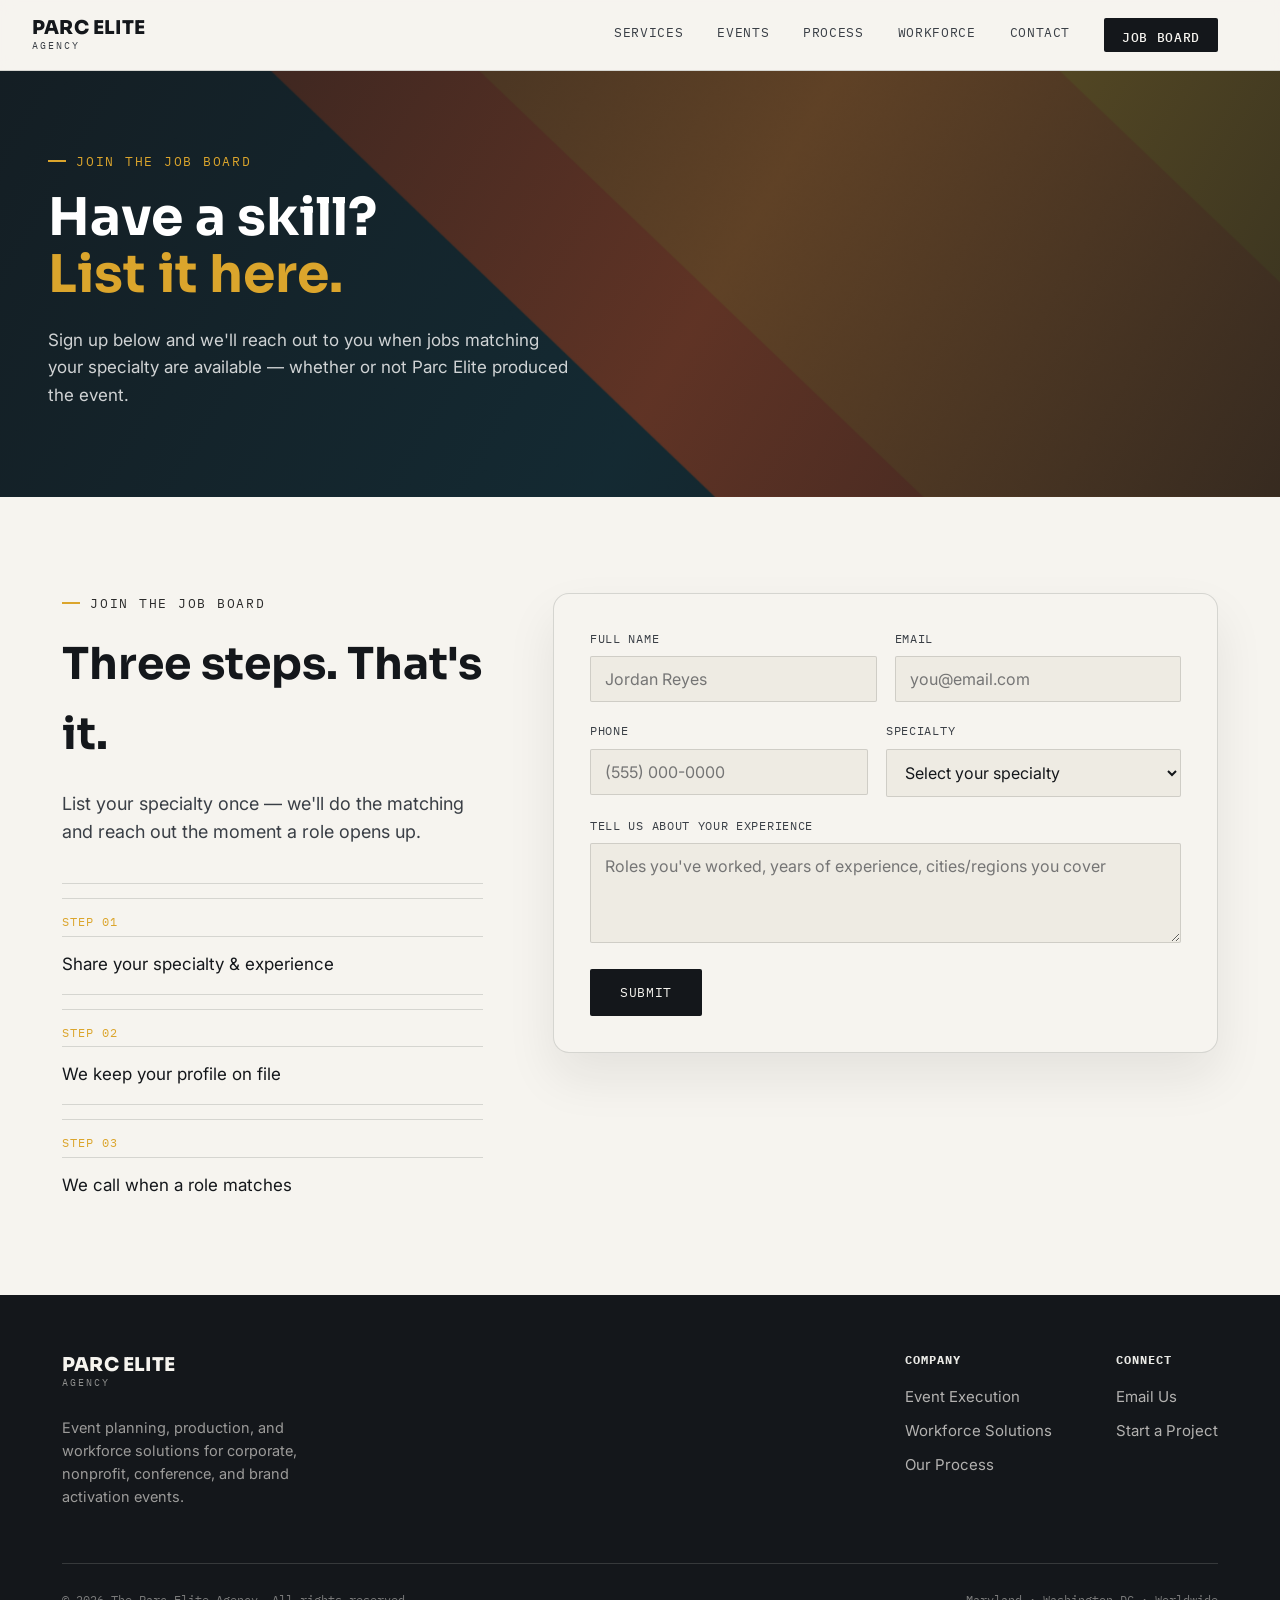
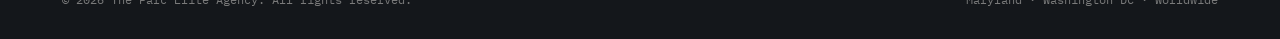
==== job-board.html @ f6ff2c14 "Initial commit: The Parc Elite Agency website Event execution and workforce solutions site with a jo" ====
<!DOCTYPE html>
<html lang="en">
<head>
<meta charset="UTF-8">
<meta name="viewport" content="width=device-width, initial-scale=1.0">
<title>Job Board — The Parc Elite Agency</title>
<meta name="description" content="Have a skill? List your specialty with The Parc Elite Agency and we'll reach out when jobs are available.">
<link rel="preconnect" href="https://fonts.googleapis.com">
<link rel="preconnect" href="https://fonts.gstatic.com" crossorigin>
<link href="https://fonts.googleapis.com/css2?family=Sora:wght@600;700;800&family=Inter:wght@400;500;600&family=IBM+Plex+Mono:wght@400;500;600&display=swap" rel="stylesheet">
<link rel="stylesheet" href="styles.css">
</head>
<body>

<header>
  <div class="nav">
    <a class="logo" href="index.html#top">
      <span class="logo-text">PARC ELITE<span>AGENCY</span></span>
    </a>
    <nav class="links">
      <a href="index.html#services">Services</a>
      <a href="index.html#events">Events</a>
      <a href="index.html#process">Process</a>
      <a href="index.html#workforce">Workforce</a>
      <a href="index.html#contact">Contact</a>
      <a href="job-board.html" class="nav-cta">Job Board</a>
    </nav>
    <button class="menu-toggle" aria-label="Open menu"><span></span></button>
  </div>
</header>

<main>
  <section class="hero" style="min-height:380px; padding-bottom:56px;">
    <div class="wrap">
      <div class="hero-inner">
        <div class="eyebrow">Join The Job Board</div>
        <h1 style="font-size:clamp(32px,5.6vw,52px);">Have a skill?<br><em>List it here.</em></h1>
        <p class="hero-sub">Sign up below and we'll reach out to you when jobs matching your specialty are available — whether or not Parc Elite produced the event.</p>
      </div>
    </div>
  </section>

  <section>
    <div class="wrap contact-wrap">
      <div class="contact-info reveal">
        <div class="eyebrow">Join The Job Board</div>
        <h2>Three steps. That's it.</h2>
        <p>List your specialty once — we'll do the matching and reach out the moment a role opens up.</p>
        <div class="contact-detail">
          <div>
            <div class="label">Step 01</div>
            <div class="value">Share your specialty &amp; experience</div>
          </div>
          <div>
            <div class="label">Step 02</div>
            <div class="value">We keep your profile on file</div>
          </div>
          <div>
            <div class="label">Step 03</div>
            <div class="value">We call when a role matches</div>
          </div>
        </div>
      </div>

      <form class="reveal job-form-card" id="jobForm">
        <div class="row2">
          <div class="field">
            <label for="fullName">Full name</label>
            <input id="fullName" name="fullName" type="text" required placeholder="Jordan Reyes">
          </div>
          <div class="field">
            <label for="email">Email</label>
            <input id="email" name="email" type="email" required placeholder="you@email.com">
          </div>
        </div>
        <div class="row2">
          <div class="field">
            <label for="phone">Phone</label>
            <input id="phone" name="phone" type="tel" placeholder="(555) 000-0000">
          </div>
          <div class="field">
            <label for="specialty">Specialty</label>
            <select id="specialty" name="specialty" required>
              <option value="" disabled selected>Select your specialty</option>
              <option>Event Manager / Producer</option>
              <option>Hospitality Staff</option>
              <option>Security &amp; Crowd Management</option>
              <option>AV Technician / Production Crew</option>
              <option>Registration / Check-in Staff</option>
              <option>Brand Ambassador</option>
              <option>Other</option>
            </select>
          </div>
        </div>
        <div class="field">
          <label for="experience">Tell us about your experience</label>
          <textarea id="experience" name="experience" placeholder="Roles you've worked, years of experience, cities/regions you cover"></textarea>
        </div>
        <button class="submit-btn" type="submit">Submit</button>
        <div class="form-note" id="jobFormNote">Thanks — you're on the list. We'll reach out when a job matches your specialty.</div>
      </form>
    </div>
  </section>
</main>

<footer>
  <div class="wrap">
    <div class="foot-top">
      <div class="foot-brand">
        <a class="logo" href="index.html#top" style="margin-bottom:14px; display:inline-flex;">
          <span class="logo-text">PARC ELITE<span>AGENCY</span></span>
        </a>
        <p style="max-width:280px; font-size:14.5px; color:rgba(246,244,239,0.6);">Event planning, production, and workforce solutions for corporate, nonprofit, conference, and brand activation events.</p>
      </div>
      <div class="foot-cols">
        <div class="foot-col">
          <h5>Company</h5>
          <a href="index.html#services">Event Execution</a>
          <a href="index.html#workforce">Workforce Solutions</a>
          <a href="index.html#process">Our Process</a>
        </div>
        <div class="foot-col">
          <h5>Connect</h5>
          <a href="mailto:info@parceliteagency.com">Email Us</a>
          <a href="index.html#contact">Start a Project</a>
        </div>
      </div>
    </div>
    <div class="foot-bottom">
      <div>© 2026 The Parc Elite Agency. All rights reserved.</div>
      <div>Maryland · Washington DC · Worldwide</div>
    </div>
  </div>
</footer>

<script src="script.js"></script>
</body>
</html>
---- styles.css ----
:root{
  --ink:#14171b;
  --ink-soft:#3a3f46;
  --paper:#f6f4ef;
  --paper-dim:#eeebe3;
  --brass:#4a4a4a;
  --brass-bright:#e9e9e5;
  --emerald:#2b2b2b;
  --emerald-bright:#3a3a3a;
  --crimson:#000000;
  --pop-gold:#dba52c;
  --pop-pink:#dd5d84;
  --pop-green:#2f9e6b;
  --pop-blue:#3f7fdc;
  --pop-amber:#d9772e;
  --line: rgba(20,23,27,0.14);
  --line-soft: rgba(20,23,27,0.08);
  --display: "Sora", sans-serif;
  --body: "Inter", sans-serif;
  --mono: "IBM Plex Mono", monospace;
}

*{box-sizing:border-box;}
html{scroll-behavior:smooth;}
body{
  margin:0;
  background:var(--paper);
  color:var(--ink);
  font-family:var(--body);
  font-size:18px;
  line-height:1.6;
  -webkit-font-smoothing:antialiased;
}
img{max-width:100%;display:block;}
a{color:inherit;}

::selection{background:var(--pop-gold); color:var(--ink);}

@media (prefers-reduced-motion: reduce){
  *{animation-duration:0.001ms !important; animation-iteration-count:1 !important; transition-duration:0.001ms !important; scroll-behavior:auto !important;}
}

.wrap{
  max-width:1220px;
  margin:0 auto;
  padding:0 32px;
}

.eyebrow{
  font-family:var(--mono);
  font-size:12.5px;
  letter-spacing:0.14em;
  text-transform:uppercase;
  color:var(--emerald);
  display:flex;
  align-items:center;
  gap:10px;
}
.eyebrow::before{
  content:"";
  width:18px;
  height:2px;
  background:var(--pop-gold);
  display:inline-block;
}

h1,h2,h3,h4{
  font-family:var(--display);
  font-weight:700;
  letter-spacing:0.002em;
  margin:0;
  color:var(--ink);
}

/* ---------- NAV ---------- */
header{
  position:sticky;
  top:0;
  z-index:100;
  background:rgba(246,244,239,0.92);
  backdrop-filter:blur(8px);
  border-bottom:1px solid var(--line);
}
.nav{
  display:flex;
  align-items:center;
  justify-content:flex-end;
  padding:18px 32px;
  max-width:1220px;
  margin:0 auto;
}
header .logo{
  position:absolute;
  left:32px;
  top:50%;
  transform:translateY(-50%);
  z-index:5;
}
.logo{
  display:flex;
  align-items:center;
  gap:12px;
  text-decoration:none;
}
.logo-text{
  font-family:var(--display);
  font-weight:800;
  font-size:19px;
  letter-spacing:0.01em;
  line-height:1;
  color:var(--ink);
}
.logo-text span{
  display:block;
  font-family:var(--mono);
  font-weight:400;
  font-size:9.5px;
  letter-spacing:0.22em;
  color:var(--ink-soft);
  margin-top:3px;
}
nav.links{
  display:flex;
  gap:34px;
  align-items:center;
}
nav.links a{
  text-decoration:none;
  font-family:var(--mono);
  font-size:13px;
  letter-spacing:0.05em;
  text-transform:uppercase;
  color:var(--ink-soft);
  position:relative;
  padding-bottom:3px;
}
nav.links a::after{
  content:"";
  position:absolute;
  left:0; bottom:0;
  height:1px; width:0;
  background:var(--pop-gold);
  transition:width .25s ease;
}
nav.links a:hover::after{width:100%;}
nav.links a:hover{color:var(--ink);}
.nav-cta{
  background:var(--ink);
  color:var(--paper) !important;
  padding:10px 18px;
  border-radius:2px;
  font-weight:500;
}
.nav-cta::after{display:none;}
.nav-cta:hover{background:var(--emerald); color:var(--paper) !important;}

.menu-toggle{
  display:none;
  background:none;
  border:1px solid var(--line);
  width:40px;height:40px;
  align-items:center;justify-content:center;
  cursor:pointer;
}
.menu-toggle span, .menu-toggle span::before, .menu-toggle span::after{
  content:"";
  display:block;
  width:18px;height:1.5px;
  background:var(--ink);
  position:relative;
}
.menu-toggle span::before{position:absolute; top:-6px;}
.menu-toggle span::after{position:absolute; top:6px;}

/* ---------- HERO ---------- */
.hero{
  position:relative;
  min-height:560px;
  display:flex;
  flex-direction:column;
  justify-content:center;
  padding:80px 0 48px;
  overflow:hidden;
  color:#fff;
  background:
    linear-gradient(120deg, rgba(20,23,27,0.88) 0%, rgba(20,23,27,0.68) 55%, rgba(20,23,27,0.85) 100%),
    url('images/hero-banner.jpg');
  background-size:cover;
  background-position:center;
}
.hero .eyebrow{ color:var(--pop-gold); }
.hero .eyebrow::before{ background:var(--pop-gold); }
.hero .wrap{ max-width:none; margin-left:0; padding-left:48px; }

.hero-inner{ max-width:680px; }
.hero h1{
  font-size:clamp(32px, 5vw, 54px);
  line-height:1.1;
  color:#fff;
  margin:18px 0 24px;
}
.hero h1 em{
  font-style:normal;
  color:var(--pop-gold);
}
.hero-sub{
  font-size:17px;
  color:rgba(255,255,255,0.8);
  max-width:520px;
  margin:0 0 32px;
}
.hero-actions{
  display:flex;
  gap:16px;
  flex-wrap:wrap;
}
.btn{
  display:inline-flex;
  align-items:center;
  gap:10px;
  padding:15px 26px;
  font-family:var(--mono);
  font-size:13px;
  letter-spacing:0.05em;
  text-transform:uppercase;
  text-decoration:none;
  border-radius:2px;
  border:1px solid var(--ink);
  transition:all .2s ease;
}
.btn-solid{ background:var(--ink); color:var(--paper); }
.btn-solid:hover{ background:var(--emerald); border-color:var(--emerald); }
.btn-line{ background:transparent; color:var(--ink); }
.btn-line:hover{ background:var(--ink); color:var(--paper); }

.hero .btn{ border-radius:999px; padding:16px 30px; }
.hero .btn-solid{ background:var(--pop-gold); color:var(--ink); border-color:var(--pop-gold); }
.hero .btn-solid:hover{ background:#c4901f; border-color:#c4901f; }
.hero .btn-line{ background:transparent; color:#fff; border-color:rgba(255,255,255,0.55); }
.hero .btn-line:hover{ background:rgba(255,255,255,0.14); }

.hero-served{
  display:flex;
  flex-wrap:wrap;
  gap:10px 28px;
  border-top:1px solid rgba(255,255,255,0.2);
  margin-top:36px;
  padding-top:20px;
}
.hero-served span{
  font-family:var(--mono);
  font-size:12px;
  color:rgba(255,255,255,0.65);
  letter-spacing:0.04em;
}
.hero-served b{ color:#fff; font-weight:600;}

/* ---------- SECTION SHELL ---------- */
section{ padding:96px 0; position:relative; }
.section-head{
  max-width:680px;
  margin-bottom:56px;
}
.section-head h2{
  font-size:clamp(30px,4vw,46px);
  margin-top:16px;
  line-height:1.06;
}
.rule{
  border:none;
  border-top:1px solid var(--line);
  margin:0;
}

.reveal{
  opacity:0;
  transform:translateY(22px);
  transition:opacity .7s ease, transform .7s ease;
}
.reveal.in{ opacity:1; transform:none; }

/* ---------- TWO SIDES / PHOTO CARDS ---------- */
.photo-cards{
  display:grid;
  grid-template-columns:1fr 1fr;
  gap:2px;
}
.photo-card-wrap{
  position:relative;
  min-height:520px;
  display:flex;
  align-items:center;
  justify-content:center;
  padding:32px;
  background-size:cover;
  background-position:center;
}
.photo-card-wrap::after{
  content:"";
  position:absolute;
  inset:0;
  background:rgba(20,23,27,0.15);
}
.photo-card{
  position:relative;
  z-index:1;
  background:var(--paper);
  border-radius:20px;
  padding:44px 40px;
  max-width:420px;
  text-align:center;
  box-shadow:0 24px 60px rgba(20,23,27,0.3);
}
.photo-card .tag{
  font-family:var(--mono);
  font-size:11px;
  letter-spacing:0.14em;
  text-transform:uppercase;
  color:var(--ink-soft);
  margin-bottom:14px;
}
.photo-card h3{
  font-family:var(--display);
  font-weight:700;
  font-size:28px;
  line-height:1.2;
  margin-bottom:16px;
}
.photo-card h3 em{
  font-style:normal;
  color:var(--pop-gold);
}
.photo-card p{
  font-size:15px;
  color:var(--ink-soft);
  margin-bottom:20px;
}
.photo-card ul{
  list-style:none;
  margin:0 0 28px;
  padding:0;
  text-align:left;
}
.photo-card li{
  padding:10px 0 10px 18px;
  border-top:1px solid var(--line);
  position:relative;
  font-size:14.5px;
  color:var(--ink-soft);
}
.photo-card ul li:last-child{
  border-bottom:1px solid var(--line);
}
.photo-card li::before{
  content:"—";
  position:absolute;
  left:0;
  color:var(--pop-gold);
}
.pill-btn{
  display:inline-flex;
  align-items:center;
  gap:8px;
  padding:13px 26px;
  border:1px solid var(--ink);
  border-radius:999px;
  font-family:var(--mono);
  font-size:11.5px;
  letter-spacing:0.05em;
  text-transform:uppercase;
  text-decoration:none;
  color:var(--ink);
  transition:background .2s ease, color .2s ease;
}
.pill-btn:hover{ background:var(--ink); color:var(--paper); }

/* ---------- SERVE GRID ---------- */
.serve-grid{
  display:grid;
  grid-template-columns:repeat(5,1fr);
  border-top:1px solid var(--line);
  border-left:1px solid var(--line);
}
.serve-card{
  padding:37px 24px 40px;
  border-right:1px solid var(--line);
  border-bottom:1px solid var(--line);
  border-top:4px solid var(--line);
}
.serve-card.c-blue{ border-top-color:var(--pop-blue); }
.serve-card.c-green{ border-top-color:var(--pop-green); }
.serve-card.c-gold{ border-top-color:var(--pop-gold); }
.serve-card.c-pink{ border-top-color:var(--pop-pink); }
.serve-card.c-amber{ border-top-color:var(--pop-amber); }
.serve-card .num{
  font-family:var(--mono);
  font-size:12px;
  color:var(--brass);
  letter-spacing:0.05em;
}
.serve-card.c-blue .num{ color:var(--pop-blue); }
.serve-card.c-green .num{ color:var(--pop-green); }
.serve-card.c-gold .num{ color:var(--pop-gold); }
.serve-card.c-pink .num{ color:var(--pop-pink); }
.serve-card.c-amber .num{ color:var(--pop-amber); }
.serve-card h4{
  font-size:21px;
  margin:14px 0 12px;
  line-height:1.1;
}
.serve-card p{
  font-size:14.5px;
  color:var(--ink-soft);
  margin:0;
}

/* ---------- CARD STACK / PROCESS (scroll-stacking) ---------- */
.card-stack{
  max-width:820px;
}
.stack-card{
  position:sticky;
  display:flex;
  align-items:center;
  gap:28px;
  background:var(--paper);
  border:1px solid var(--line);
  border-radius:16px;
  padding:28px 32px;
  margin-bottom:22px;
  box-shadow:0 20px 40px rgba(20,23,27,0.14);
}
.stack-card:nth-child(1){ top:96px; }
.stack-card:nth-child(2){ top:120px; }
.stack-card:nth-child(3){ top:144px; }
.stack-card:nth-child(4){ top:168px; }
.stack-num{
  flex-shrink:0;
  font-family:var(--display);
  font-weight:800;
  font-size:34px;
  color:var(--pop-gold);
  line-height:1;
}
.stack-body{ flex:1; min-width:0; }
.stack-body h4{
  font-size:20px;
  margin-bottom:6px;
}
.stack-body p{
  color:var(--ink-soft);
  margin:0;
  font-size:14.5px;
}
.stack-tag{
  flex-shrink:0;
  font-family:var(--mono);
  font-size:11px;
  letter-spacing:0.08em;
  text-transform:uppercase;
  color:var(--ink-soft);
  border:1px solid var(--line);
  border-radius:999px;
  padding:8px 16px;
}

/* ---------- WORKFORCE / JOB BOARD ROLES ---------- */
.roles-panel{
  background-color:var(--emerald);
  background-size:cover;
  background-position:center;
  color:var(--paper);
  padding:64px 0;
}
.roles-panel .section-head h2{ color:var(--paper); }
.roles-panel .eyebrow{ color:var(--pop-gold); }
.roles-panel .eyebrow::before{ background:var(--pop-gold); }
.roles-panel .section-head p{ color:rgba(246,244,239,0.75); }
.roles-grid{
  display:grid;
  grid-template-columns:repeat(3,1fr);
  gap:1px;
  background:rgba(246,244,239,0.18);
}
.role-card{
  background:rgba(20,23,27,0.45);
  padding:28px 26px;
  border-top:3px solid var(--line-soft);
}
.role-card:nth-child(1){ border-top-color:var(--pop-blue); }
.role-card:nth-child(2){ border-top-color:var(--pop-green); }
.role-card:nth-child(3){ border-top-color:var(--pop-gold); }
.role-card:nth-child(4){ border-top-color:var(--pop-pink); }
.role-card:nth-child(5){ border-top-color:var(--pop-blue); }
.role-card:nth-child(6){ border-top-color:var(--pop-green); }
.role-card h4{
  color:var(--paper);
  font-size:20px;
  margin-bottom:8px;
}
.role-card p{
  color:rgba(246,244,239,0.68);
  font-size:14.5px;
  margin:0;
}

/* ---------- CAPABILITIES BAR ---------- */
.stats{
  display:grid;
  grid-template-columns:repeat(4,1fr);
  border-top:1px solid var(--line);
  border-bottom:1px solid var(--line);
}
.stat{
  padding:40px 28px;
  border-right:1px solid var(--line);
  text-align:left;
}
.stat:last-child{ border-right:none; }
.stat .figure{
  font-family:var(--display);
  font-weight:800;
  font-size:52px;
  color:var(--brass);
  line-height:1;
}
.stat:nth-child(1) .figure{ color:var(--pop-blue); }
.stat:nth-child(2) .figure{ color:var(--pop-green); }
.stat:nth-child(3) .figure{ color:var(--pop-gold); }
.stat:nth-child(4) .figure{ color:var(--pop-pink); }
.stat .label{
  font-family:var(--mono);
  font-size:12px;
  color:var(--ink-soft);
  letter-spacing:0.04em;
  margin-top:10px;
}

/* ---------- TESTIMONIAL ---------- */
.testimonial{
  max-width:820px;
  margin:0 auto;
  text-align:left;
}
.testimonial blockquote{
  font-family:var(--body);
  font-weight:500;
  font-size:clamp(22px,2.8vw,32px);
  line-height:1.4;
  margin:0 0 26px;
  color:var(--ink);
}
.testimonial cite{
  font-style:normal;
  font-family:var(--mono);
  font-size:13px;
  color:var(--ink-soft);
  letter-spacing:0.03em;
}

/* ---------- CONTACT ---------- */
.contact-wrap{
  display:grid;
  grid-template-columns:1fr 1fr;
  gap:70px;
  align-items:start;
}
.contact-info h2{
  font-size:clamp(30px,4vw,44px);
  margin:16px 0 20px;
}
.contact-info p{ color:var(--ink-soft); max-width:420px; }
.contact-detail{
  margin-top:36px;
  display:flex;
  flex-direction:column;
  gap:16px;
}
.contact-detail div{
  border-top:1px solid var(--line);
  padding-top:14px;
}
.contact-detail .label{
  font-family:var(--mono);
  font-size:11.5px;
  text-transform:uppercase;
  letter-spacing:0.08em;
  color:var(--pop-gold);
}
.contact-detail .value{ font-size:17px; margin-top:4px; }

form{ display:flex; flex-direction:column; gap:20px; }
.job-form-card{
  background:var(--paper);
  border:1px solid var(--line);
  border-radius:16px;
  padding:36px;
  box-shadow:0 24px 50px rgba(20,23,27,0.08);
}
.field{ display:flex; flex-direction:column; gap:8px; }
.field label{
  font-family:var(--mono);
  font-size:11.5px;
  text-transform:uppercase;
  letter-spacing:0.06em;
  color:var(--ink-soft);
}
.field input, .field select, .field textarea{
  font-family:var(--body);
  font-size:16px;
  padding:12px 14px;
  border:1px solid var(--line);
  background:var(--paper-dim);
  border-radius:2px;
  color:var(--ink);
}
.field input:focus, .field select:focus, .field textarea:focus{
  outline:2px solid var(--pop-gold);
  outline-offset:1px;
  background:var(--paper);
}
.field textarea{ resize:vertical; min-height:100px; font-family:var(--body); }
.row2{ display:grid; grid-template-columns:1fr 1fr; gap:18px; }
.submit-btn{
  align-self:flex-start;
  margin-top:6px;
  background:var(--ink);
  color:var(--paper);
  border:none;
  padding:15px 30px;
  font-family:var(--mono);
  font-size:13px;
  letter-spacing:0.05em;
  text-transform:uppercase;
  cursor:pointer;
  border-radius:2px;
  transition:background .2s ease;
}
.submit-btn:hover{ background:var(--emerald); }
.form-note{
  font-family:var(--mono);
  font-size:12px;
  color:var(--ink-soft);
  display:none;
  margin-top:4px;
}
.form-note.show{ display:block; }

/* ---------- FOOTER ---------- */
footer{
  background:var(--ink);
  color:rgba(246,244,239,0.7);
  padding:56px 0 30px;
}
.foot-top{
  display:flex;
  justify-content:space-between;
  flex-wrap:wrap;
  gap:40px;
  padding-bottom:40px;
  border-bottom:1px solid rgba(246,244,239,0.15);
}
.foot-brand .logo-text{ color:var(--paper); }
.foot-brand .logo-text span{ color:rgba(246,244,239,0.55); }
.foot-cols{ display:flex; gap:64px; flex-wrap:wrap; }
.foot-col h5{
  font-family:var(--mono);
  font-size:11.5px;
  text-transform:uppercase;
  letter-spacing:0.08em;
  color:var(--brass-bright);
  margin:0 0 16px;
}
.foot-col a{
  display:block;
  text-decoration:none;
  color:rgba(246,244,239,0.7);
  font-size:15px;
  margin-bottom:10px;
}
.foot-col a:hover{ color:var(--paper); }
.foot-bottom{
  display:flex;
  justify-content:space-between;
  flex-wrap:wrap;
  gap:10px;
  padding-top:26px;
  font-family:var(--mono);
  font-size:12px;
  color:rgba(246,244,239,0.45);
}

/* ---------- RESPONSIVE ---------- */
@media (max-width: 900px){
  .photo-cards{ grid-template-columns:1fr; }
  .serve-grid{ grid-template-columns:repeat(2,1fr); }
  .roles-grid{ grid-template-columns:repeat(2,1fr); }
  .stats{ grid-template-columns:repeat(2,1fr); }
  .stat:nth-child(2){ border-right:none; }
  .contact-wrap{ grid-template-columns:1fr; gap:44px; }
}
@media (max-width: 600px){
  .stack-card{
    flex-direction:column;
    align-items:flex-start;
    gap:14px;
  }
}
@media (max-width: 640px){
  .wrap{ padding:0 20px; }
  nav.links{ display:none; }
  .menu-toggle{ display:flex; }
  .serve-grid{ grid-template-columns:1fr; }
  .roles-grid{ grid-template-columns:1fr; }
  .stats{ grid-template-columns:1fr; }
  .stat{ border-right:none; border-bottom:1px solid var(--line); }
  .row2{ grid-template-columns:1fr; }
  section{ padding:64px 0; }
  .hero{ padding:56px 0 64px; }
  .photo-card-wrap{ min-height:400px; padding:24px; }
  .photo-card{ padding:32px 28px; }
  .banner-image{ height:44vh; min-height:260px; padding:28px 24px; }
}
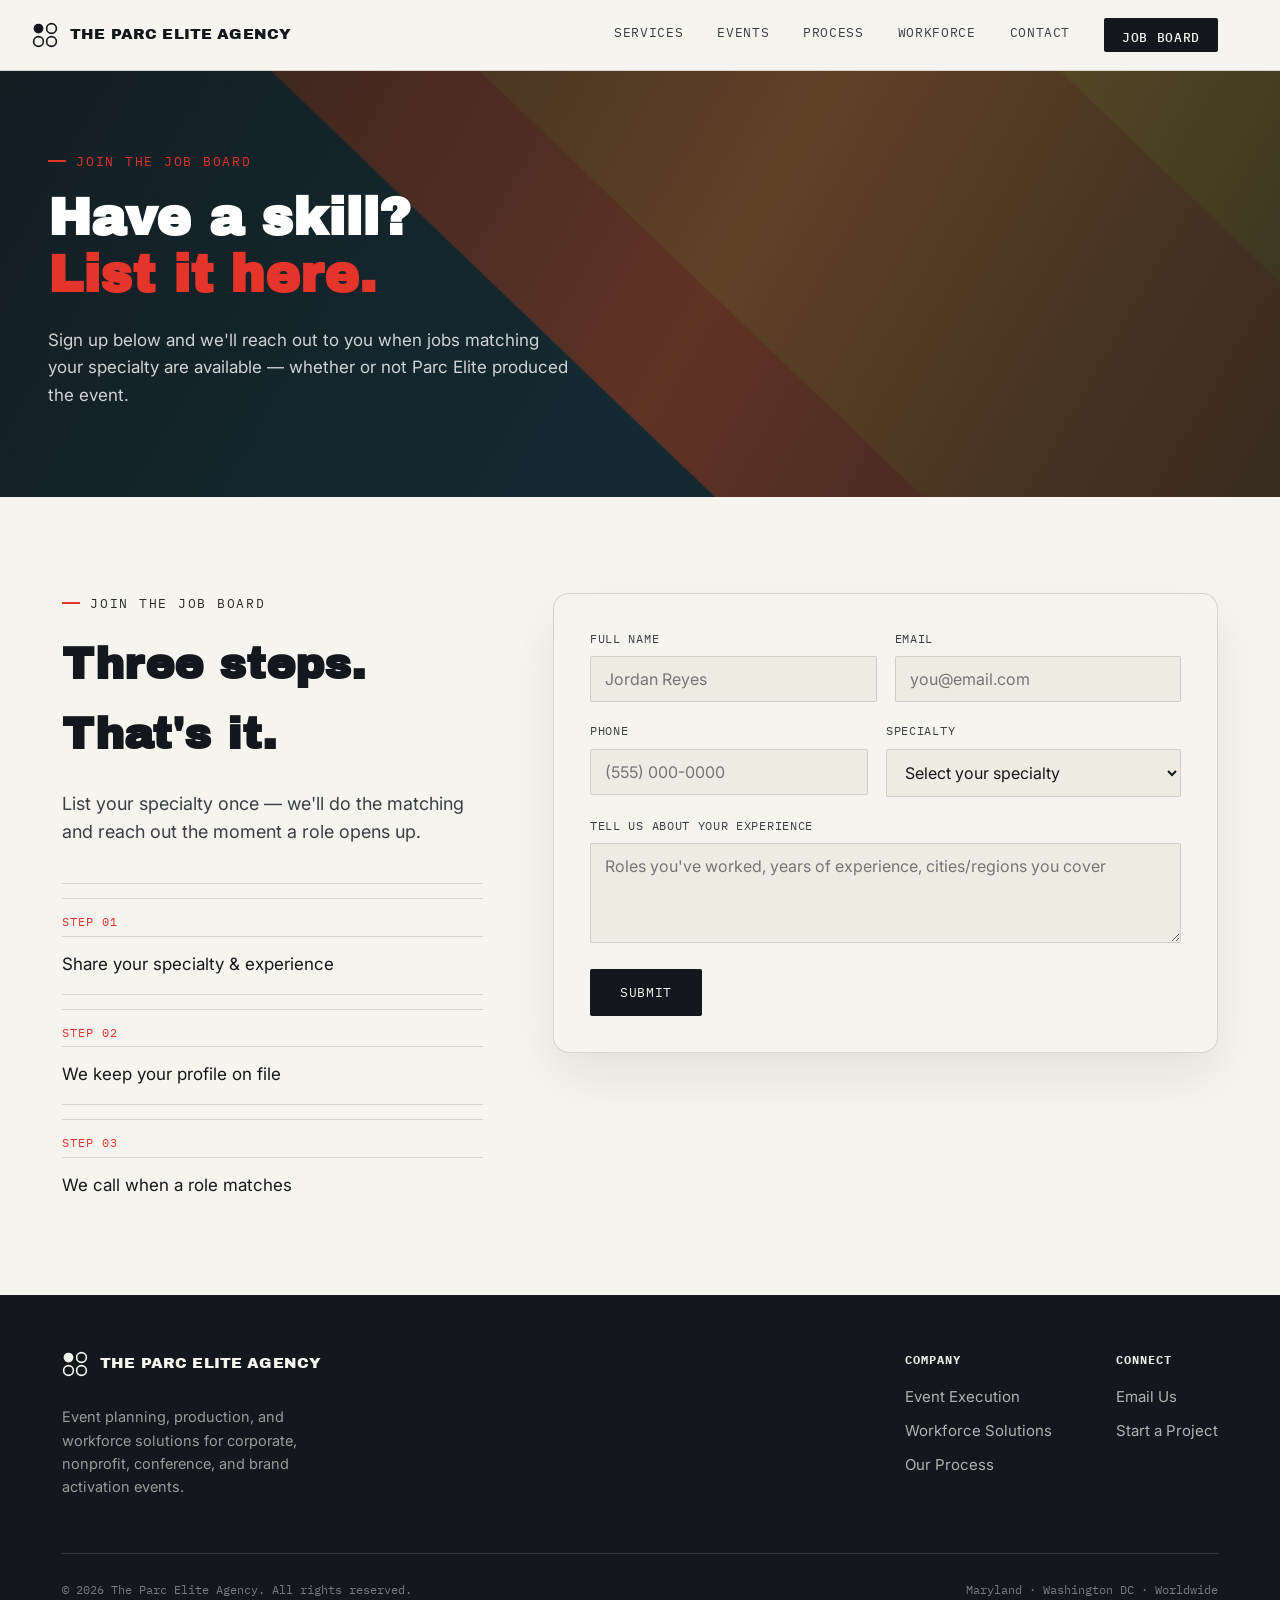
==== commit c90938b9: "Rebrand: new logo mark, Archivo Black headings, red accent color Replaces gold accent with red, swit" ====
--- a/job-board.html
+++ b/job-board.html
@@ -7,7 +7,7 @@
 <meta name="description" content="Have a skill? List your specialty with The Parc Elite Agency and we'll reach out when jobs are available.">
 <link rel="preconnect" href="https://fonts.googleapis.com">
 <link rel="preconnect" href="https://fonts.gstatic.com" crossorigin>
-<link href="https://fonts.googleapis.com/css2?family=Sora:wght@600;700;800&family=Inter:wght@400;500;600&family=IBM+Plex+Mono:wght@400;500;600&display=swap" rel="stylesheet">
+<link href="https://fonts.googleapis.com/css2?family=Archivo+Black&family=Inter:wght@400;500;600&family=IBM+Plex+Mono:wght@400;500;600&display=swap" rel="stylesheet">
 <link rel="stylesheet" href="styles.css">
 </head>
 <body>
@@ -15,7 +15,13 @@
 <header>
   <div class="nav">
     <a class="logo" href="index.html#top">
-      <span class="logo-text">PARC ELITE<span>AGENCY</span></span>
+      <svg class="logo-mark" viewBox="0 0 32 32" width="26" height="26" aria-hidden="true">
+        <circle cx="8" cy="8" r="6" fill="currentColor"/>
+        <circle cx="24" cy="8" r="6" fill="none" stroke="currentColor" stroke-width="2"/>
+        <circle cx="8" cy="24" r="6" fill="none" stroke="currentColor" stroke-width="2"/>
+        <circle cx="24" cy="24" r="6" fill="none" stroke="currentColor" stroke-width="2"/>
+      </svg>
+      <span class="logo-text">THE PARC ELITE AGENCY</span>
     </a>
     <nav class="links">
       <a href="index.html#services">Services</a>
@@ -108,7 +114,13 @@
     <div class="foot-top">
       <div class="foot-brand">
         <a class="logo" href="index.html#top" style="margin-bottom:14px; display:inline-flex;">
-          <span class="logo-text">PARC ELITE<span>AGENCY</span></span>
+          <svg class="logo-mark" viewBox="0 0 32 32" width="26" height="26" aria-hidden="true">
+        <circle cx="8" cy="8" r="6" fill="currentColor"/>
+        <circle cx="24" cy="8" r="6" fill="none" stroke="currentColor" stroke-width="2"/>
+        <circle cx="8" cy="24" r="6" fill="none" stroke="currentColor" stroke-width="2"/>
+        <circle cx="24" cy="24" r="6" fill="none" stroke="currentColor" stroke-width="2"/>
+      </svg>
+      <span class="logo-text">THE PARC ELITE AGENCY</span>
         </a>
         <p style="max-width:280px; font-size:14.5px; color:rgba(246,244,239,0.6);">Event planning, production, and workforce solutions for corporate, nonprofit, conference, and brand activation events.</p>
       </div>
--- a/styles.css
+++ b/styles.css
@@ -8,14 +8,14 @@
   --emerald:#2b2b2b;
   --emerald-bright:#3a3a3a;
   --crimson:#000000;
-  --pop-gold:#dba52c;
+  --pop-gold:#e5342a;
   --pop-pink:#dd5d84;
   --pop-green:#2f9e6b;
   --pop-blue:#3f7fdc;
   --pop-amber:#d9772e;
   --line: rgba(20,23,27,0.14);
   --line-soft: rgba(20,23,27,0.08);
-  --display: "Sora", sans-serif;
+  --display: "Archivo Black", sans-serif;
   --body: "Inter", sans-serif;
   --mono: "IBM Plex Mono", monospace;
 }
@@ -102,22 +102,14 @@
   gap:12px;
   text-decoration:none;
 }
+.logo-mark{ flex-shrink:0; color:var(--ink); }
 .logo-text{
   font-family:var(--display);
-  font-weight:800;
-  font-size:19px;
+  font-weight:400;
+  font-size:15px;
   letter-spacing:0.01em;
   line-height:1;
   color:var(--ink);
-}
-.logo-text span{
-  display:block;
-  font-family:var(--mono);
-  font-weight:400;
-  font-size:9.5px;
-  letter-spacing:0.22em;
-  color:var(--ink-soft);
-  margin-top:3px;
 }
 nav.links{
   display:flex;
@@ -235,7 +227,7 @@
 
 .hero .btn{ border-radius:999px; padding:16px 30px; }
 .hero .btn-solid{ background:var(--pop-gold); color:var(--ink); border-color:var(--pop-gold); }
-.hero .btn-solid:hover{ background:#c4901f; border-color:#c4901f; }
+.hero .btn-solid:hover{ background:#b8291f; border-color:#b8291f; }
 .hero .btn-line{ background:transparent; color:#fff; border-color:rgba(255,255,255,0.55); }
 .hero .btn-line:hover{ background:rgba(255,255,255,0.14); }
 
@@ -661,7 +653,7 @@
   border-bottom:1px solid rgba(246,244,239,0.15);
 }
 .foot-brand .logo-text{ color:var(--paper); }
-.foot-brand .logo-text span{ color:rgba(246,244,239,0.55); }
+.foot-brand .logo-mark{ color:var(--paper); }
 .foot-cols{ display:flex; gap:64px; flex-wrap:wrap; }
 .foot-col h5{
   font-family:var(--mono);
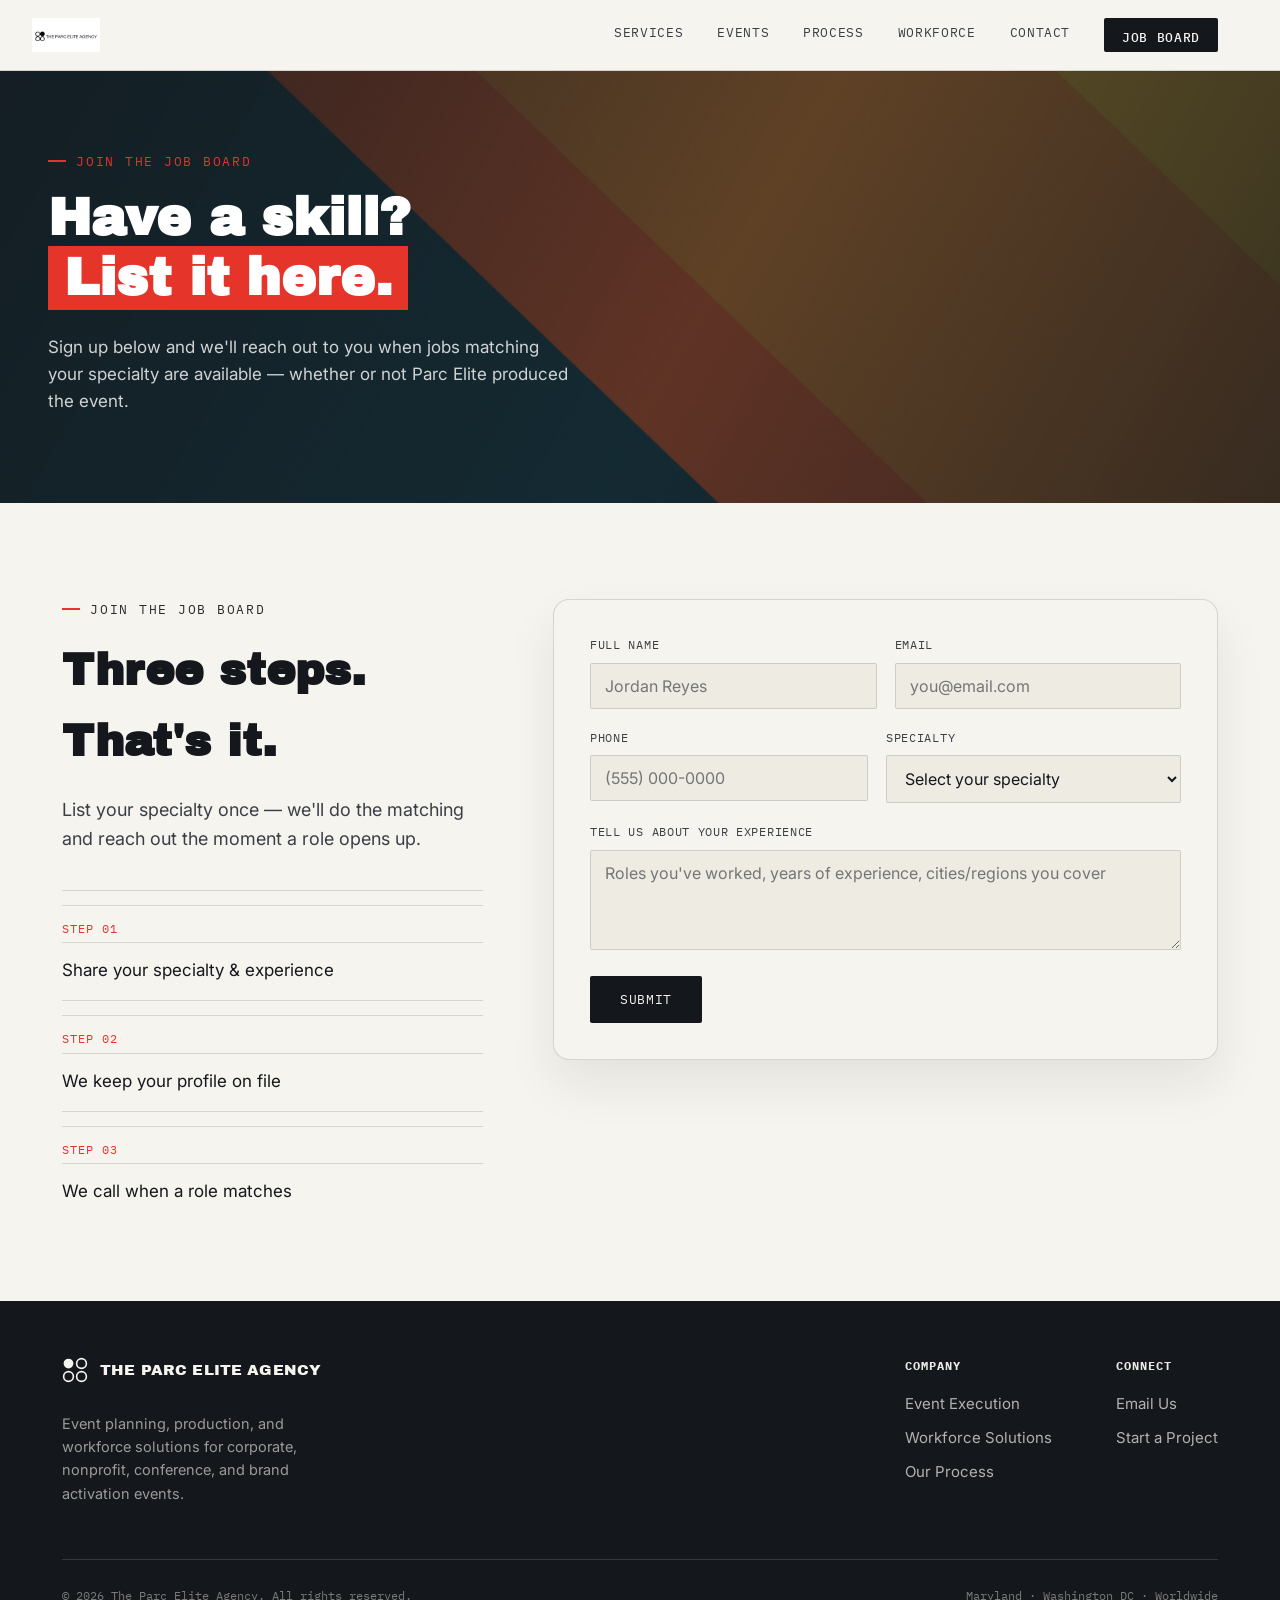
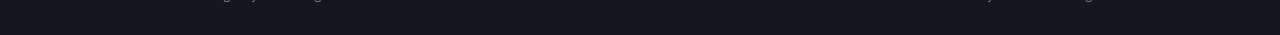
==== commit 478fcce3: "Use real logo and client photos Swap header logo for the official Parc Elite Agency logo image, and " ====
--- a/job-board.html
+++ b/job-board.html
@@ -15,13 +15,7 @@
 <header>
   <div class="nav">
     <a class="logo" href="index.html#top">
-      <svg class="logo-mark" viewBox="0 0 32 32" width="26" height="26" aria-hidden="true">
-        <circle cx="8" cy="8" r="6" fill="currentColor"/>
-        <circle cx="24" cy="8" r="6" fill="none" stroke="currentColor" stroke-width="2"/>
-        <circle cx="8" cy="24" r="6" fill="none" stroke="currentColor" stroke-width="2"/>
-        <circle cx="24" cy="24" r="6" fill="none" stroke="currentColor" stroke-width="2"/>
-      </svg>
-      <span class="logo-text">THE PARC ELITE AGENCY</span>
+      <img class="logo-img" src="images/logo.jpeg" alt="The Parc Elite Agency">
     </a>
     <nav class="links">
       <a href="index.html#services">Services</a>
--- a/styles.css
+++ b/styles.css
@@ -103,6 +103,7 @@
   text-decoration:none;
 }
 .logo-mark{ flex-shrink:0; color:var(--ink); }
+.logo-img{ height:34px; width:auto; }
 .logo-text{
   font-family:var(--display);
   font-weight:400;
@@ -193,7 +194,11 @@
 }
 .hero h1 em{
   font-style:normal;
-  color:var(--pop-gold);
+  display:inline-block;
+  background:var(--pop-gold);
+  color:#fff;
+  padding:2px 16px;
+  line-height:1.15;
 }
 .hero-sub{
   font-size:17px;
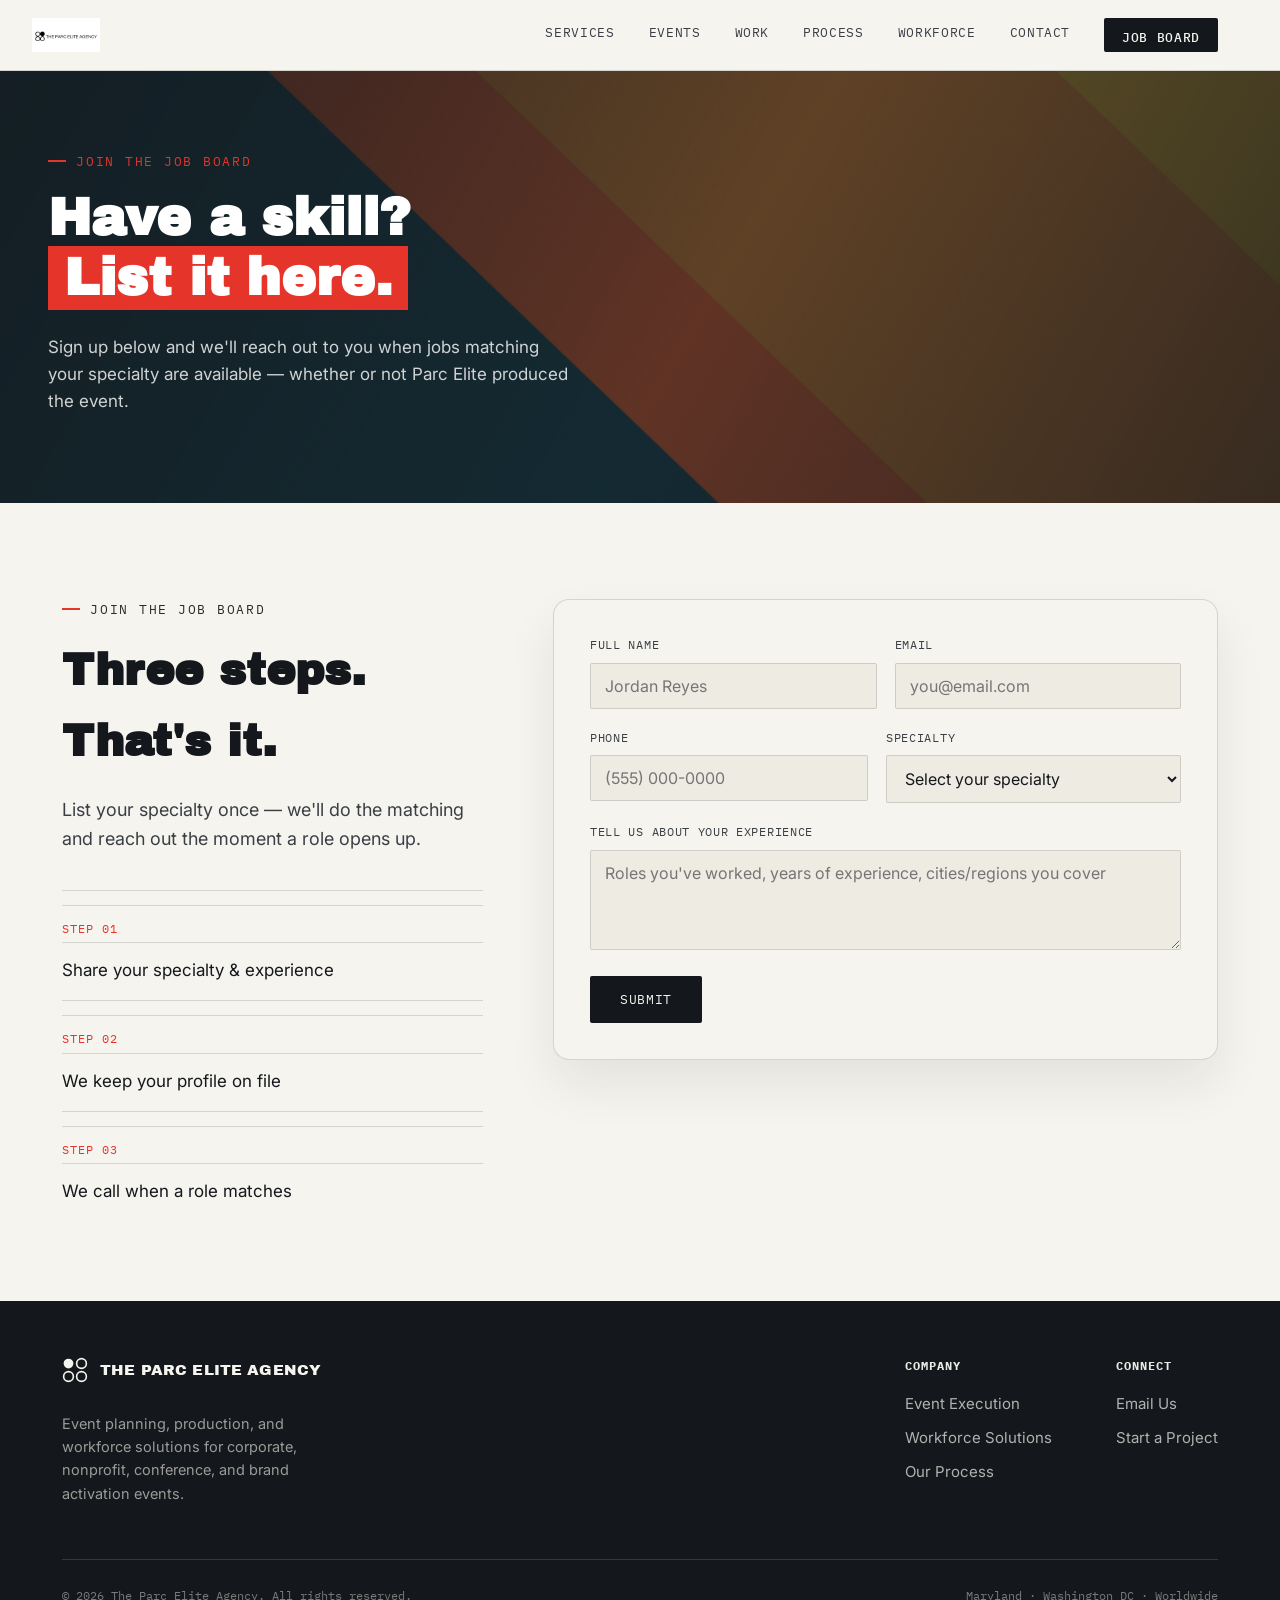
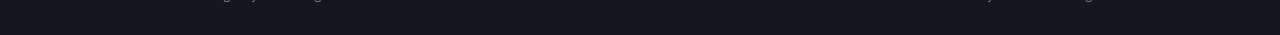
==== commit b88a1925: "Add Featured Work section with Nordstrom and trade show booth photos Skips the two "YOUR BRAND" merc" ====
--- a/job-board.html
+++ b/job-board.html
@@ -20,6 +20,7 @@
     <nav class="links">
       <a href="index.html#services">Services</a>
       <a href="index.html#events">Events</a>
+      <a href="index.html#work">Work</a>
       <a href="index.html#process">Process</a>
       <a href="index.html#workforce">Workforce</a>
       <a href="index.html#contact">Contact</a>
--- a/styles.css
+++ b/styles.css
@@ -411,6 +411,34 @@
   margin:0;
 }
 
+/* ---------- FEATURED WORK ---------- */
+.projects-grid{
+  display:grid;
+  grid-template-columns:1fr 1fr;
+  gap:2px;
+}
+.project-photo{
+  position:relative;
+  margin:0;
+}
+.project-photo img{
+  display:block;
+  width:100%;
+  height:520px;
+  object-fit:cover;
+}
+.project-photo figcaption{
+  position:absolute;
+  left:0; right:0; bottom:0;
+  padding:22px 26px;
+  background:linear-gradient(180deg, rgba(20,23,27,0) 0%, rgba(20,23,27,0.85) 100%);
+  color:#fff;
+  font-family:var(--mono);
+  font-size:12.5px;
+  letter-spacing:0.06em;
+  text-transform:uppercase;
+}
+
 /* ---------- CARD STACK / PROCESS (scroll-stacking) ---------- */
 .card-stack{
   max-width:820px;
@@ -690,6 +718,8 @@
 /* ---------- RESPONSIVE ---------- */
 @media (max-width: 900px){
   .photo-cards{ grid-template-columns:1fr; }
+  .projects-grid{ grid-template-columns:1fr; }
+  .project-photo img{ height:360px; }
   .serve-grid{ grid-template-columns:repeat(2,1fr); }
   .roles-grid{ grid-template-columns:repeat(2,1fr); }
   .stats{ grid-template-columns:repeat(2,1fr); }
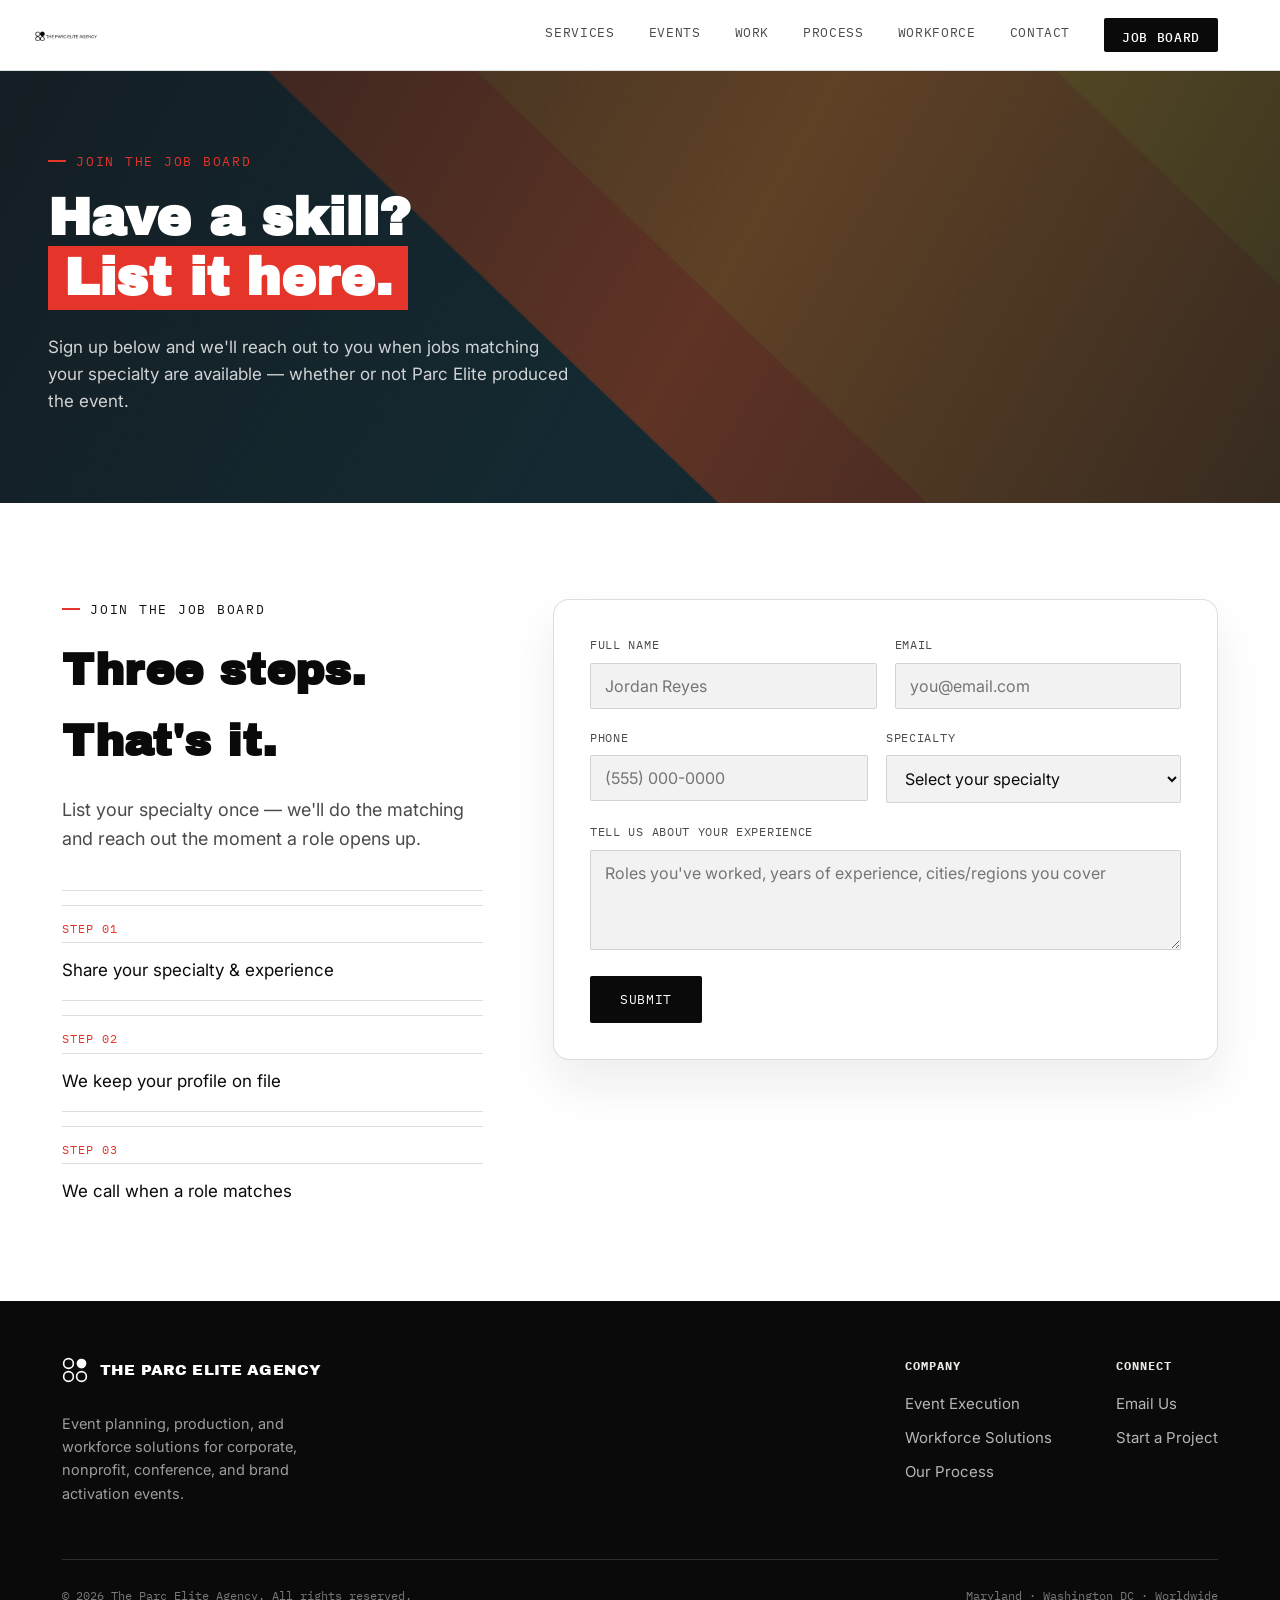
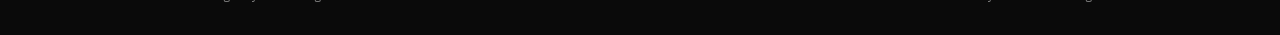
==== commit ae64514a: "Fix footer logo mark to match real logo, clean up leftover cream color The hand-drawn circle mark ha" ====
--- a/job-board.html
+++ b/job-board.html
@@ -110,14 +110,14 @@
       <div class="foot-brand">
         <a class="logo" href="index.html#top" style="margin-bottom:14px; display:inline-flex;">
           <svg class="logo-mark" viewBox="0 0 32 32" width="26" height="26" aria-hidden="true">
-        <circle cx="8" cy="8" r="6" fill="currentColor"/>
-        <circle cx="24" cy="8" r="6" fill="none" stroke="currentColor" stroke-width="2"/>
+        <circle cx="8" cy="8" r="6" fill="none" stroke="currentColor" stroke-width="2"/>
+        <circle cx="24" cy="8" r="6" fill="currentColor"/>
         <circle cx="8" cy="24" r="6" fill="none" stroke="currentColor" stroke-width="2"/>
         <circle cx="24" cy="24" r="6" fill="none" stroke="currentColor" stroke-width="2"/>
       </svg>
       <span class="logo-text">THE PARC ELITE AGENCY</span>
         </a>
-        <p style="max-width:280px; font-size:14.5px; color:rgba(246,244,239,0.6);">Event planning, production, and workforce solutions for corporate, nonprofit, conference, and brand activation events.</p>
+        <p style="max-width:280px; font-size:14.5px; color:rgba(255,255,255,0.6);">Event planning, production, and workforce solutions for corporate, nonprofit, conference, and brand activation events.</p>
       </div>
       <div class="foot-cols">
         <div class="foot-col">
--- a/styles.css
+++ b/styles.css
@@ -1,18 +1,18 @@
 :root{
-  --ink:#14171b;
-  --ink-soft:#3a3f46;
-  --paper:#f6f4ef;
-  --paper-dim:#eeebe3;
+  --ink:#0a0a0a;
+  --ink-soft:#4a4a4a;
+  --paper:#ffffff;
+  --paper-dim:#f2f2f2;
   --brass:#4a4a4a;
   --brass-bright:#e9e9e5;
-  --emerald:#2b2b2b;
-  --emerald-bright:#3a3a3a;
+  --emerald:#111111;
+  --emerald-bright:#222222;
   --crimson:#000000;
   --pop-gold:#e5342a;
-  --pop-pink:#dd5d84;
-  --pop-green:#2f9e6b;
-  --pop-blue:#3f7fdc;
-  --pop-amber:#d9772e;
+  --pop-pink:#111111;
+  --pop-green:#e5342a;
+  --pop-blue:#111111;
+  --pop-amber:#e5342a;
   --line: rgba(20,23,27,0.14);
   --line-soft: rgba(20,23,27,0.08);
   --display: "Archivo Black", sans-serif;
@@ -77,7 +77,7 @@
   position:sticky;
   top:0;
   z-index:100;
-  background:rgba(246,244,239,0.92);
+  background:rgba(255,255,255,0.92);
   backdrop-filter:blur(8px);
   border-bottom:1px solid var(--line);
 }
@@ -500,12 +500,12 @@
 .roles-panel .section-head h2{ color:var(--paper); }
 .roles-panel .eyebrow{ color:var(--pop-gold); }
 .roles-panel .eyebrow::before{ background:var(--pop-gold); }
-.roles-panel .section-head p{ color:rgba(246,244,239,0.75); }
+.roles-panel .section-head p{ color:rgba(255,255,255,0.75); }
 .roles-grid{
   display:grid;
   grid-template-columns:repeat(3,1fr);
   gap:1px;
-  background:rgba(246,244,239,0.18);
+  background:rgba(255,255,255,0.18);
 }
 .role-card{
   background:rgba(20,23,27,0.45);
@@ -524,7 +524,7 @@
   margin-bottom:8px;
 }
 .role-card p{
-  color:rgba(246,244,239,0.68);
+  color:rgba(255,255,255,0.68);
   font-size:14.5px;
   margin:0;
 }
@@ -674,7 +674,7 @@
 /* ---------- FOOTER ---------- */
 footer{
   background:var(--ink);
-  color:rgba(246,244,239,0.7);
+  color:rgba(255,255,255,0.7);
   padding:56px 0 30px;
 }
 .foot-top{
@@ -683,7 +683,7 @@
   flex-wrap:wrap;
   gap:40px;
   padding-bottom:40px;
-  border-bottom:1px solid rgba(246,244,239,0.15);
+  border-bottom:1px solid rgba(255,255,255,0.15);
 }
 .foot-brand .logo-text{ color:var(--paper); }
 .foot-brand .logo-mark{ color:var(--paper); }
@@ -699,7 +699,7 @@
 .foot-col a{
   display:block;
   text-decoration:none;
-  color:rgba(246,244,239,0.7);
+  color:rgba(255,255,255,0.7);
   font-size:15px;
   margin-bottom:10px;
 }
@@ -712,7 +712,7 @@
   padding-top:26px;
   font-family:var(--mono);
   font-size:12px;
-  color:rgba(246,244,239,0.45);
+  color:rgba(255,255,255,0.45);
 }
 
 /* ---------- RESPONSIVE ---------- */
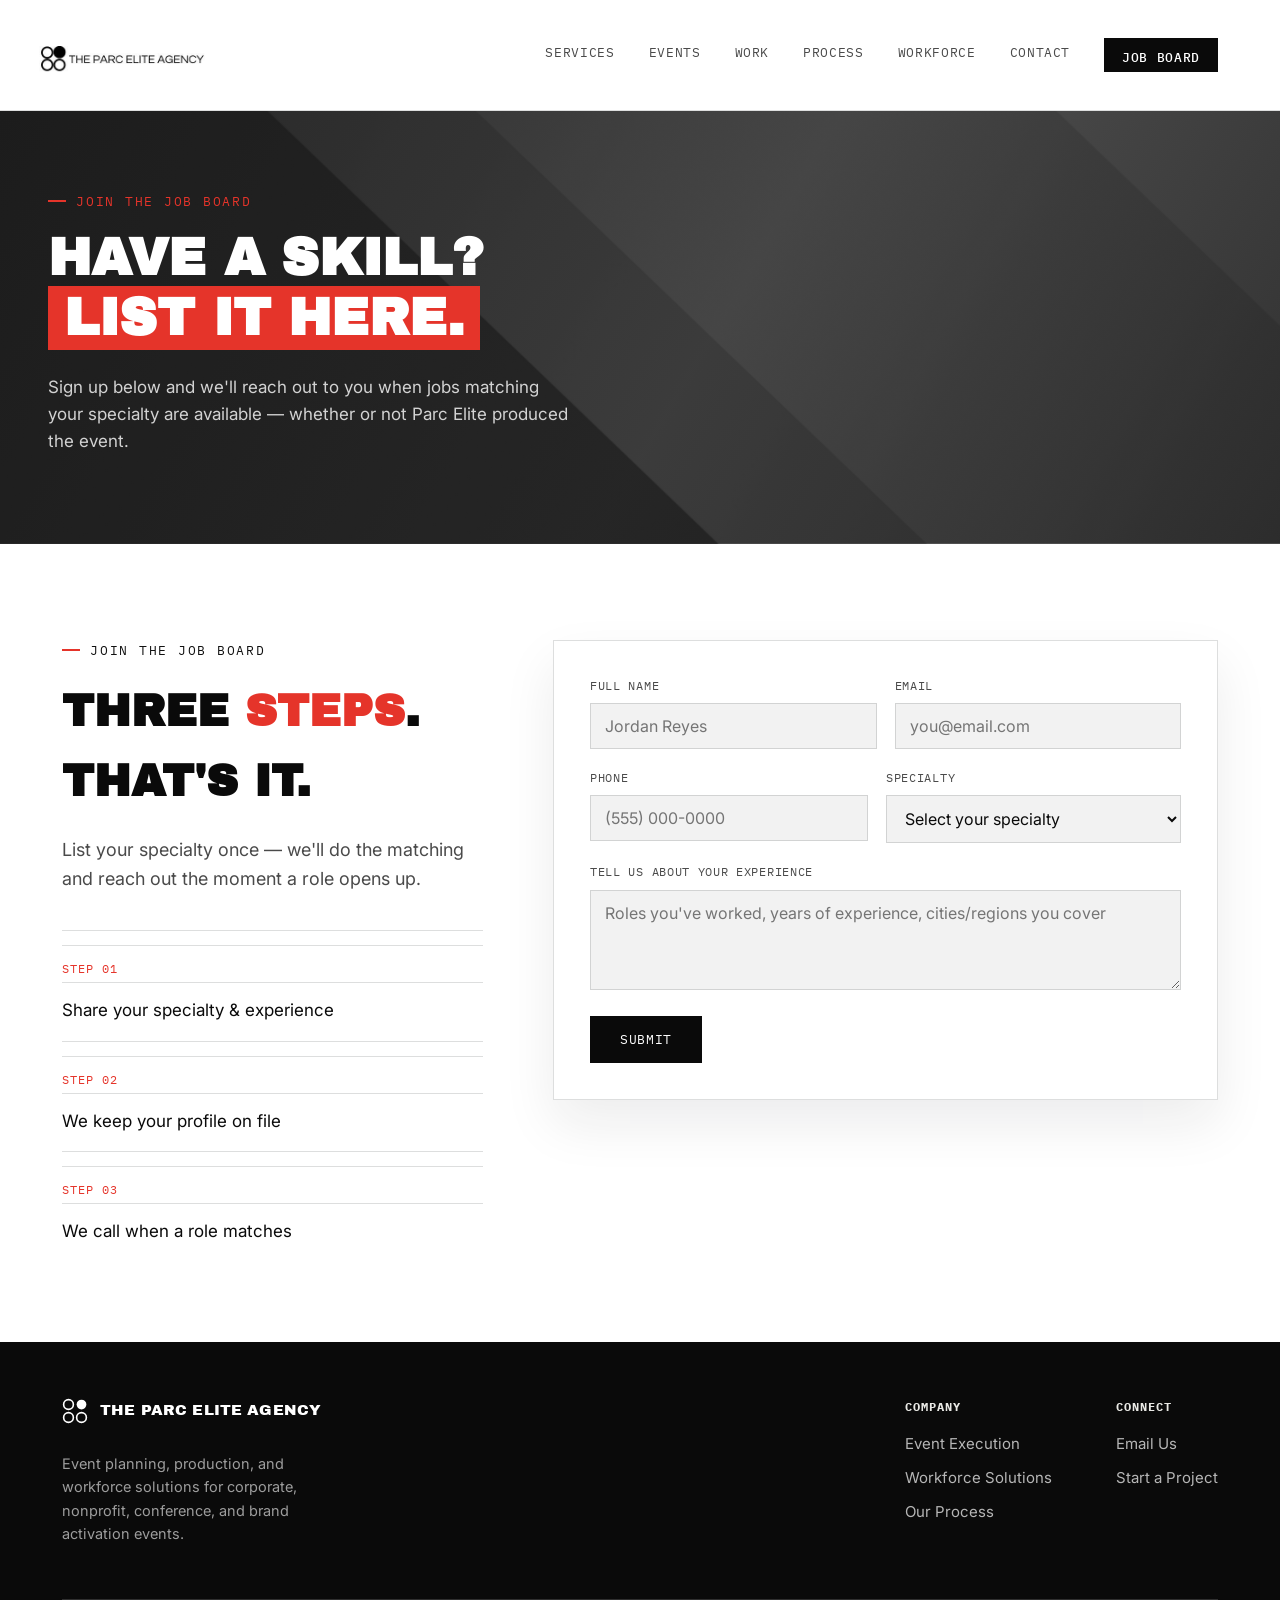
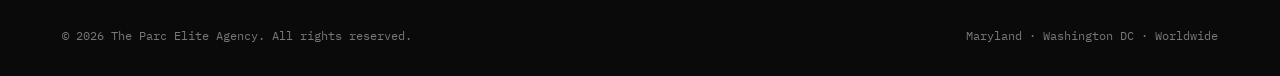
==== commit ff883c51: "Add a red accent word to every major heading Adds a global h1/h2/h3/h4 em rule so any accent word tu" ====
--- a/job-board.html
+++ b/job-board.html
@@ -45,7 +45,7 @@
     <div class="wrap contact-wrap">
       <div class="contact-info reveal">
         <div class="eyebrow">Join The Job Board</div>
-        <h2>Three steps. That's it.</h2>
+        <h2>Three <em>steps</em>. That's it.</h2>
         <p>List your specialty once — we'll do the matching and reach out the moment a role opens up.</p>
         <div class="contact-detail">
           <div>
--- a/styles.css
+++ b/styles.css
@@ -10,9 +10,9 @@
   --crimson:#000000;
   --pop-gold:#e5342a;
   --pop-pink:#111111;
-  --pop-green:#e5342a;
+  --pop-green:#111111;
   --pop-blue:#111111;
-  --pop-amber:#e5342a;
+  --pop-amber:#111111;
   --line: rgba(20,23,27,0.14);
   --line-soft: rgba(20,23,27,0.08);
   --display: "Archivo Black", sans-serif;
@@ -68,8 +68,13 @@
   font-family:var(--display);
   font-weight:700;
   letter-spacing:0.002em;
+  text-transform:uppercase;
   margin:0;
   color:var(--ink);
+}
+h1 em, h2 em, h3 em, h4 em{
+  font-style:normal;
+  color:var(--pop-gold);
 }
 
 /* ---------- NAV ---------- */
@@ -77,15 +82,15 @@
   position:sticky;
   top:0;
   z-index:100;
-  background:rgba(255,255,255,0.92);
-  backdrop-filter:blur(8px);
+  background:#ffffff;
   border-bottom:1px solid var(--line);
 }
 .nav{
   display:flex;
   align-items:center;
   justify-content:flex-end;
-  padding:18px 32px;
+  min-height:110px;
+  padding:14px 32px;
   max-width:1220px;
   margin:0 auto;
 }
@@ -103,7 +108,7 @@
   text-decoration:none;
 }
 .logo-mark{ flex-shrink:0; color:var(--ink); }
-.logo-img{ height:34px; width:auto; }
+.logo-img{ height:90px; width:auto; }
 .logo-text{
   font-family:var(--display);
   font-weight:400;
@@ -141,7 +146,7 @@
   background:var(--ink);
   color:var(--paper) !important;
   padding:10px 18px;
-  border-radius:2px;
+  border-radius:0;
   font-weight:500;
 }
 .nav-cta::after{display:none;}
@@ -175,12 +180,20 @@
   padding:80px 0 48px;
   overflow:hidden;
   color:#fff;
+}
+.hero::before{
+  content:"";
+  position:absolute;
+  inset:0;
+  z-index:0;
   background:
     linear-gradient(120deg, rgba(20,23,27,0.88) 0%, rgba(20,23,27,0.68) 55%, rgba(20,23,27,0.85) 100%),
     url('images/hero-banner.jpg');
   background-size:cover;
   background-position:center;
-}
+  filter:grayscale(1);
+}
+.hero > .wrap{ position:relative; z-index:1; }
 .hero .eyebrow{ color:var(--pop-gold); }
 .hero .eyebrow::before{ background:var(--pop-gold); }
 .hero .wrap{ max-width:none; margin-left:0; padding-left:48px; }
@@ -221,7 +234,7 @@
   letter-spacing:0.05em;
   text-transform:uppercase;
   text-decoration:none;
-  border-radius:2px;
+  border-radius:0;
   border:1px solid var(--ink);
   transition:all .2s ease;
 }
@@ -230,9 +243,9 @@
 .btn-line{ background:transparent; color:var(--ink); }
 .btn-line:hover{ background:var(--ink); color:var(--paper); }
 
-.hero .btn{ border-radius:999px; padding:16px 30px; }
-.hero .btn-solid{ background:var(--pop-gold); color:var(--ink); border-color:var(--pop-gold); }
-.hero .btn-solid:hover{ background:#b8291f; border-color:#b8291f; }
+.hero .btn{ padding:16px 30px; }
+.hero .btn-solid{ background:var(--paper); color:var(--ink); border-color:var(--paper); }
+.hero .btn-solid:hover{ background:#dddddd; border-color:#dddddd; }
 .hero .btn-line{ background:transparent; color:#fff; border-color:rgba(255,255,255,0.55); }
 .hero .btn-line:hover{ background:rgba(255,255,255,0.14); }
 
@@ -289,20 +302,13 @@
   align-items:center;
   justify-content:center;
   padding:32px;
-  background-size:cover;
-  background-position:center;
-}
-.photo-card-wrap::after{
-  content:"";
-  position:absolute;
-  inset:0;
-  background:rgba(20,23,27,0.15);
+  background:var(--ink);
 }
 .photo-card{
   position:relative;
   z-index:1;
   background:var(--paper);
-  border-radius:20px;
+  border-radius:0;
   padding:44px 40px;
   max-width:420px;
   text-align:center;
@@ -360,7 +366,7 @@
   gap:8px;
   padding:13px 26px;
   border:1px solid var(--ink);
-  border-radius:999px;
+  border-radius:0;
   font-family:var(--mono);
   font-size:11.5px;
   letter-spacing:0.05em;
@@ -426,6 +432,7 @@
   width:100%;
   height:520px;
   object-fit:cover;
+  filter:grayscale(1);
 }
 .project-photo figcaption{
   position:absolute;
@@ -450,7 +457,7 @@
   gap:28px;
   background:var(--paper);
   border:1px solid var(--line);
-  border-radius:16px;
+  border-radius:0;
   padding:28px 32px;
   margin-bottom:22px;
   box-shadow:0 20px 40px rgba(20,23,27,0.14);
@@ -485,18 +492,28 @@
   text-transform:uppercase;
   color:var(--ink-soft);
   border:1px solid var(--line);
-  border-radius:999px;
+  border-radius:0;
   padding:8px 16px;
 }
 
 /* ---------- WORKFORCE / JOB BOARD ROLES ---------- */
 .roles-panel{
+  position:relative;
   background-color:var(--emerald);
+  color:var(--paper);
+  padding:64px 0;
+}
+.roles-panel::before{
+  content:"";
+  position:absolute;
+  inset:0;
+  z-index:0;
+  background-image:linear-gradient(rgba(10,10,10,0.82),rgba(10,10,10,0.88)), var(--bg);
   background-size:cover;
   background-position:center;
-  color:var(--paper);
-  padding:64px 0;
-}
+  filter:grayscale(1);
+}
+.roles-panel > .wrap{ position:relative; z-index:1; }
 .roles-panel .section-head h2{ color:var(--paper); }
 .roles-panel .eyebrow{ color:var(--pop-gold); }
 .roles-panel .eyebrow::before{ background:var(--pop-gold); }
@@ -618,7 +635,7 @@
 .job-form-card{
   background:var(--paper);
   border:1px solid var(--line);
-  border-radius:16px;
+  border-radius:0;
   padding:36px;
   box-shadow:0 24px 50px rgba(20,23,27,0.08);
 }
@@ -636,7 +653,7 @@
   padding:12px 14px;
   border:1px solid var(--line);
   background:var(--paper-dim);
-  border-radius:2px;
+  border-radius:0;
   color:var(--ink);
 }
 .field input:focus, .field select:focus, .field textarea:focus{
@@ -658,7 +675,7 @@
   letter-spacing:0.05em;
   text-transform:uppercase;
   cursor:pointer;
-  border-radius:2px;
+  border-radius:0;
   transition:background .2s ease;
 }
 .submit-btn:hover{ background:var(--emerald); }
